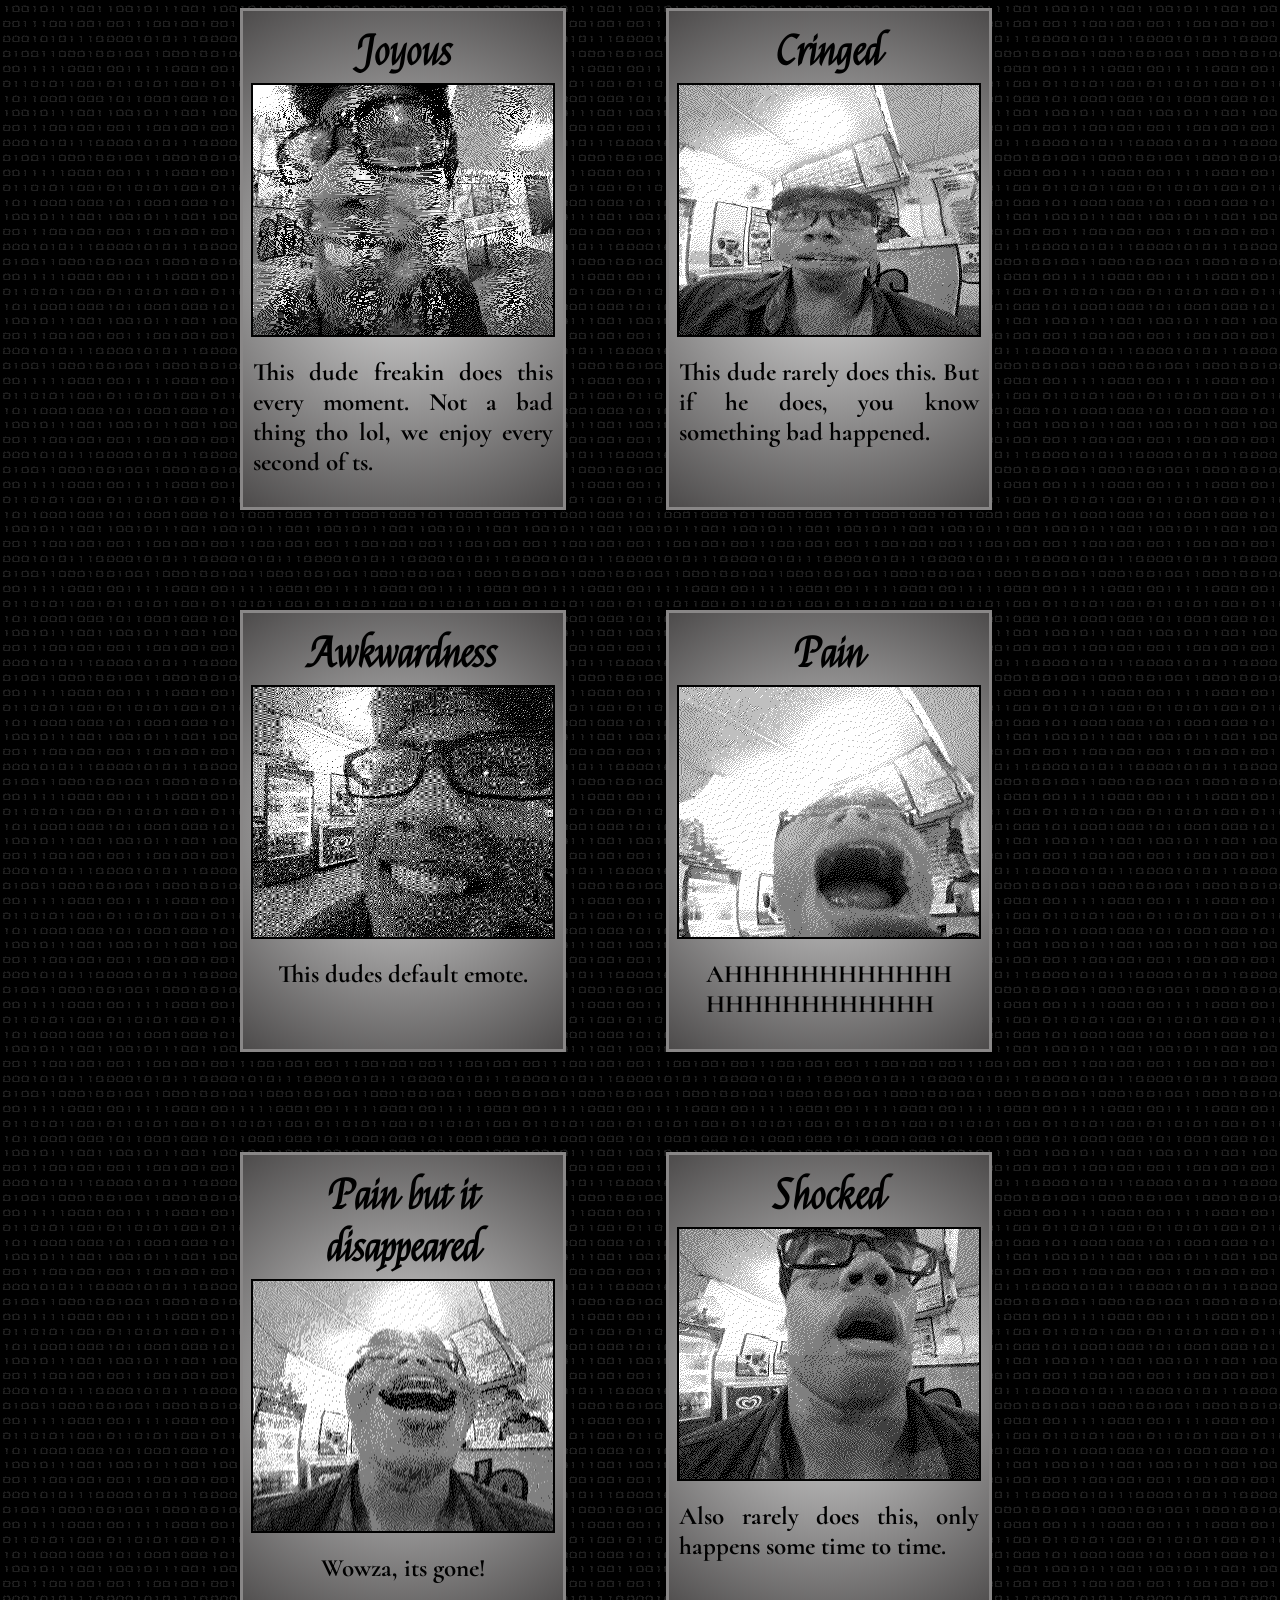
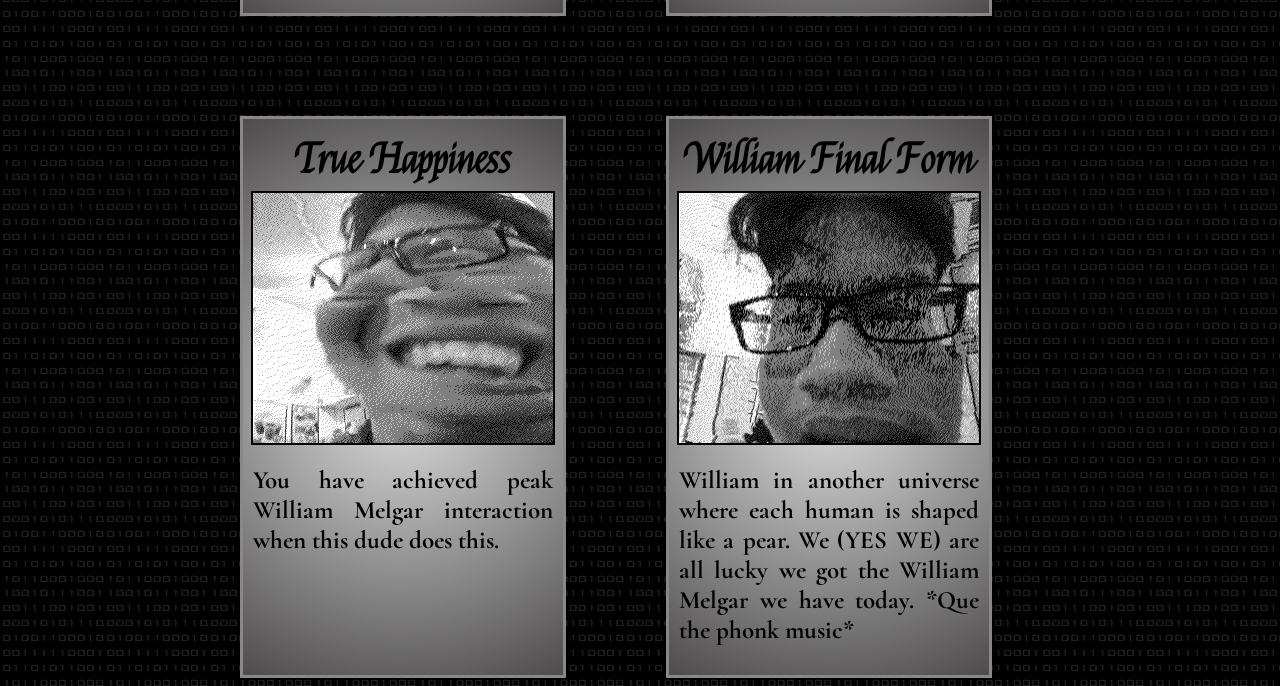
==== emotions.html @ 658bfb38 "Add emotions.html file" ====
<!DOCTYPE html>
<html lang="en">

<head>
    <meta charset="UTF-8">
    <meta name="viewport" content="width=device-width, initial-scale=1.0">
    <link rel="stylesheet" href="style.css">
    <title>Emotions</title>
    <link rel="preconnect" href="https://fonts.googleapis.com">
    <link rel="preconnect" href="https://fonts.gstatic.com" crossorigin>

    <!--Fonts-->
    <link
        href="https://fonts.googleapis.com/css2?family=Cormorant:ital,wght@0,300..700;1,300..700&family=Felipa&display=swap"
        rel="stylesheet">
</head>

<body class="emotions">
    <div class="emotions-wrap">
        <section class="joyous">
            <h2>Joyous</h2>
            <img src="images/Joyous.png">
            <p>This dude freakin does this every moment. Not a bad thing tho lol, we enjoy every second of ts.</p>
        </section>
        <section class="cringed">
            <h2>Cringed</h2>
            <img src="images/Cringed.png">
            <p>This dude rarely does this. But if he does, you know something bad happened.</p>
        </section>
        <section class="awkwardness">
            <h2>Awkwardness</h2>
            <img src="images/Awkwardness.png">
            <p>This dudes default emote.</p>
        </section>
        <section class="pain">
            <h2>Pain</h2>
            <img src="images/Pain.png">
            <p>AHHHHHHHHHHHH<br>HHHHHHHHHHHH</p>
        </section>
        <section class="pain-but-it-disappeared">
            <h2>Pain but it disappeared</h2>
            <img src="images/Pain-but-it-disappeared.png">
            <p>Wowza, its gone!</p>
        </section>
        <section class="shocked">
            <h2>Shocked</h2>
            <img src="images/Shocked.png">
            <p>Also rarely does this, only happens some time to time.</p>
        </section>
        <section class="true-happiness">
            <h2>True Happiness</h2>
            <img src="images/True-Happiness.png">
            <p>You have achieved peak William Melgar interaction when this dude does this.</p>
        </section>
        <section class="william-final-form">
            <h2>William Final Form</h2>
            <img src="images/William-Final-Form.png">
            <p>William in another universe where each human is shaped like a pear. We (YES WE) are all lucky we got the
                William Melgar we have today. *Que the phonk music*</p>
        </section>
    </div>
</body>
<script src="script.js"></script>

</html>
---- style.css ----
/*Body*/
.emotions,
.landing {
    display: flex;
    align-items: center;
    justify-content: center;
    background-image: url(images/num.gif);
}

.landing {
    text-align: center;
}

.landing h1 {
    font-family: "Felipa";
    margin: 0;
}


/*Grey Container*/
section {
    display: flex;
    flex-direction: column;
    align-items: center;
    background: #e0e0e0;
    background: radial-gradient(circle, rgba(224, 224, 224, 1) 0%, rgba(77, 75, 75, 1) 100%);
    padding: 10px;
    align-self: stretch;
    max-width: 300px;
    border: 3px solid rgb(137, 135, 135);
    transition: transform 0.2s;
}

/*Landing Page*/
.landing-section {
    margin-top: 260px;
}

a img {
    margin-top: 10px;
    display: block;
    width: 90px;
    height: 30px
}





/*Emotions Page*/
.emotions-wrap {
    display: flex;
    flex-direction: column;
    align-items: center;
    gap: 100px;
    width: 100%;
    max-width: 300px;
}



.emotions-wrap section:hover {
    transform: scale(1.01);
}

.emotions-wrap section:active {
    transform: scale(0.95);
}

.joyous h2,
.cringed h2,
.awkwardness h2,
.pain h2,
.pain-but-it-disappeared h2,
.shocked h2,
.true-happiness h2,
.william-final-form h2 {
    font-size: 40px;
    font-family: "Felipa";
    text-align: center;
    margin: 5px;
}

.joyous p,
.cringed p,
.awkwardness p,
.pain p,
.pain-but-it-disappeared p,
.shocked p,
.true-happiness p,
.william-final-form p {
    font-size: 25px;
    font-weight: 700;
    font-family: "Cormorant";
    margin-block: 20px;
    text-align: justify;
}

img {
    width: 100%;
    height: 250px;
    object-fit: cover;
    border: 2px solid black;
}

@media (min-width: 800px) {
    .emotions-wrap {
        flex-direction: row;
        flex-wrap: wrap;
        max-width: 800px;
    }

    section {
        width: 300px;
    }
}
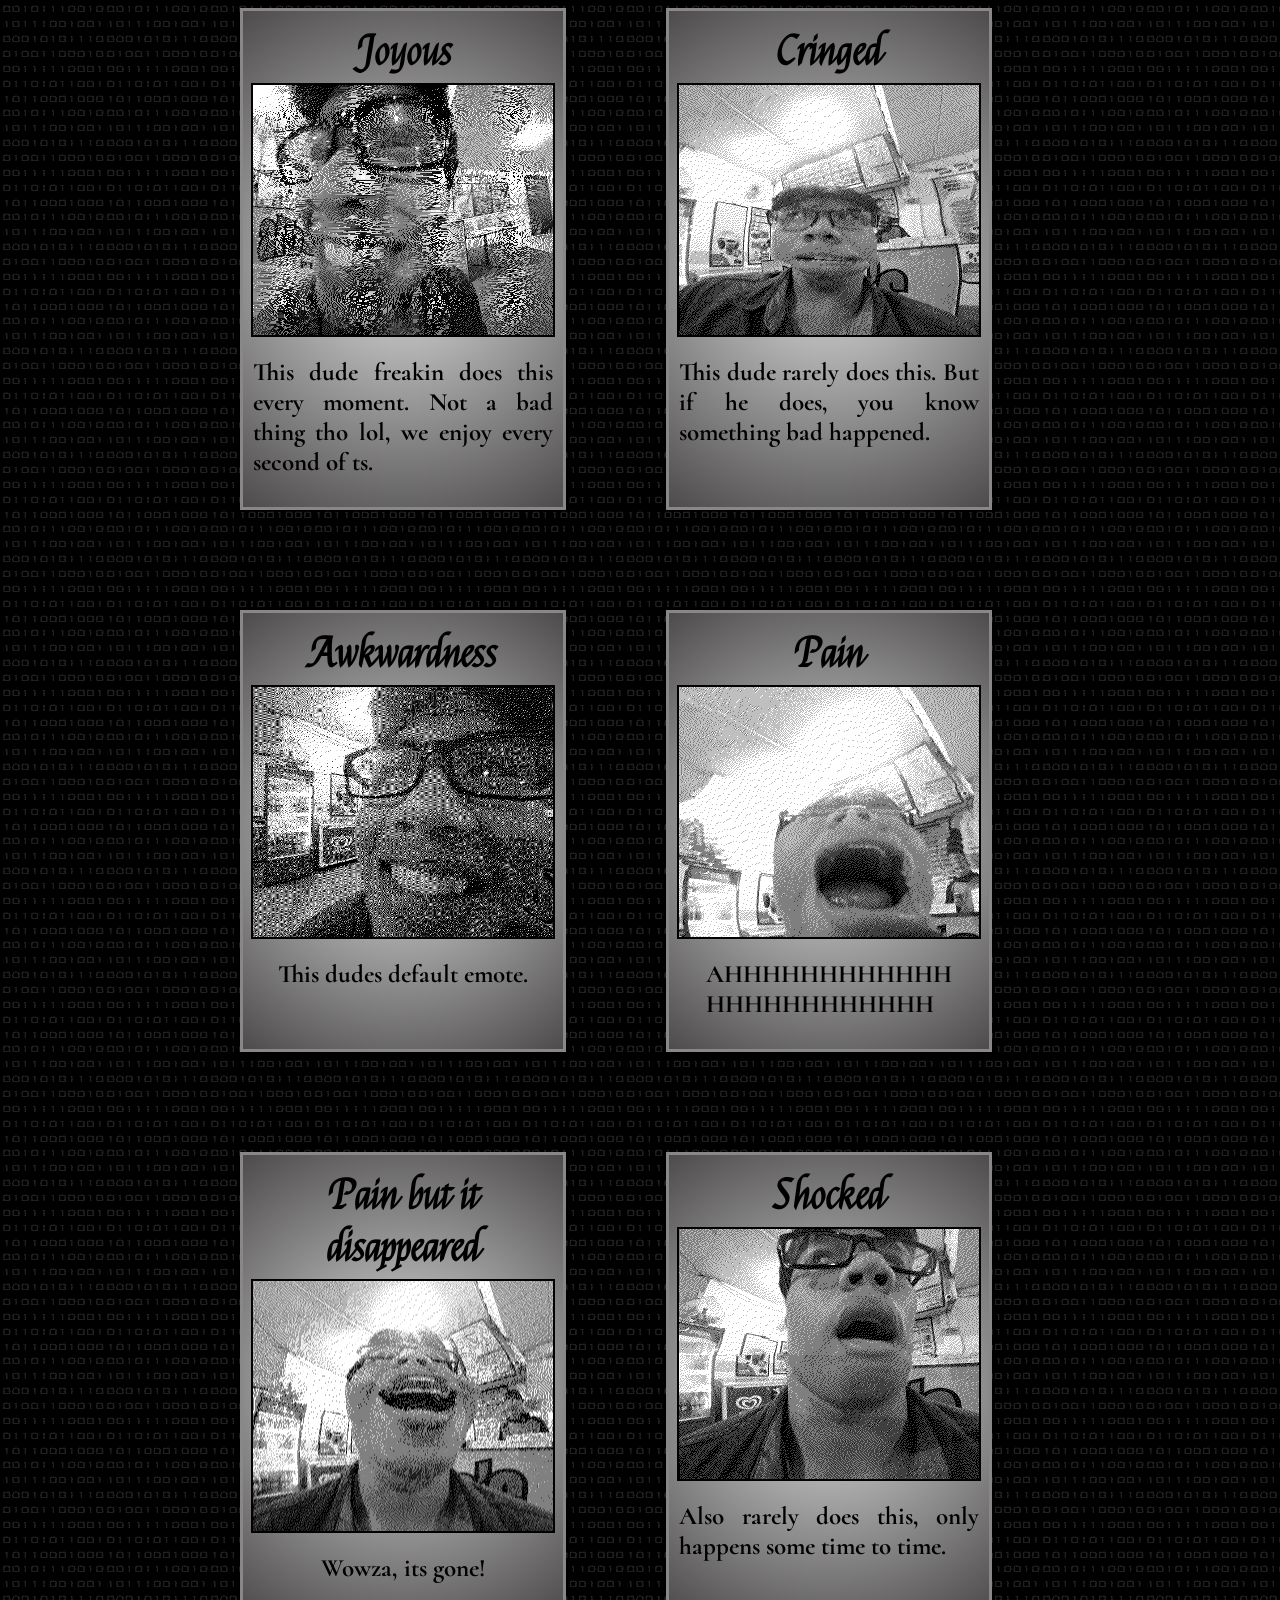
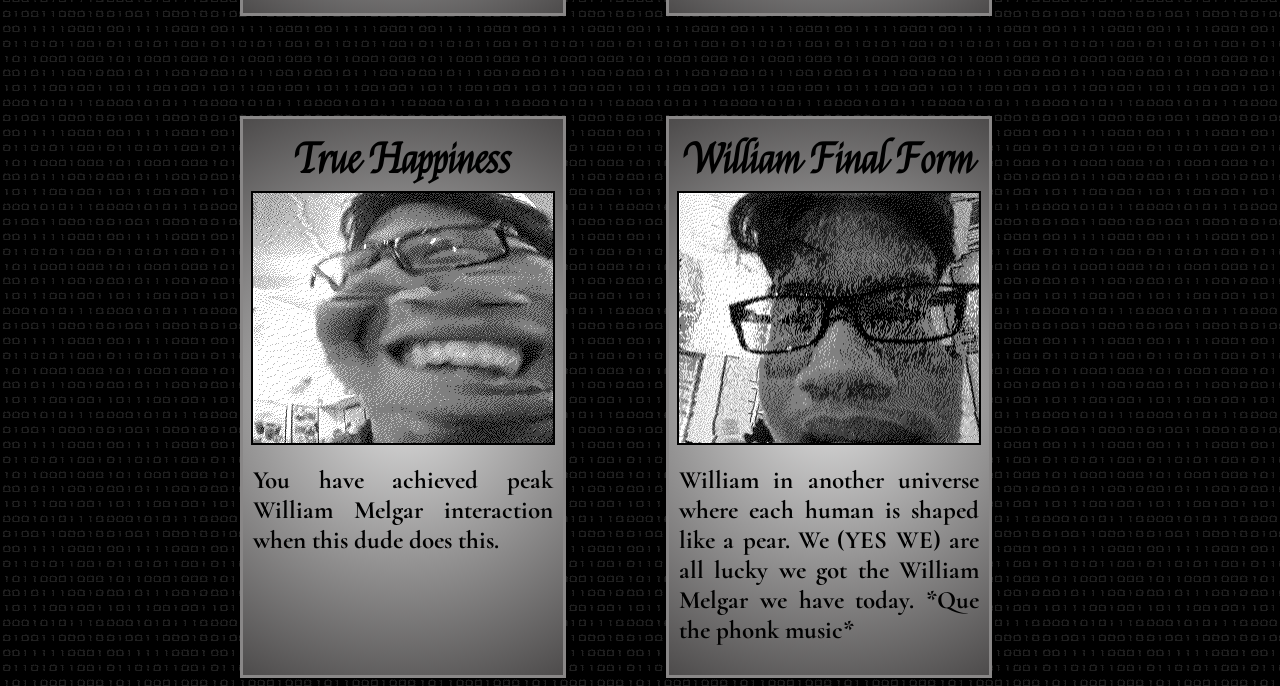
==== commit aa10f862: "Add favicon link to emotions.html Added a favicon link to the head section of the HTML." ====
--- a/emotions.html
+++ b/emotions.html
@@ -5,6 +5,7 @@
     <meta charset="UTF-8">
     <meta name="viewport" content="width=device-width, initial-scale=1.0">
     <link rel="stylesheet" href="style.css">
+    <link rel="icon" href="images/dog.gif">
     <title>Emotions</title>
     <link rel="preconnect" href="https://fonts.googleapis.com">
     <link rel="preconnect" href="https://fonts.gstatic.com" crossorigin>
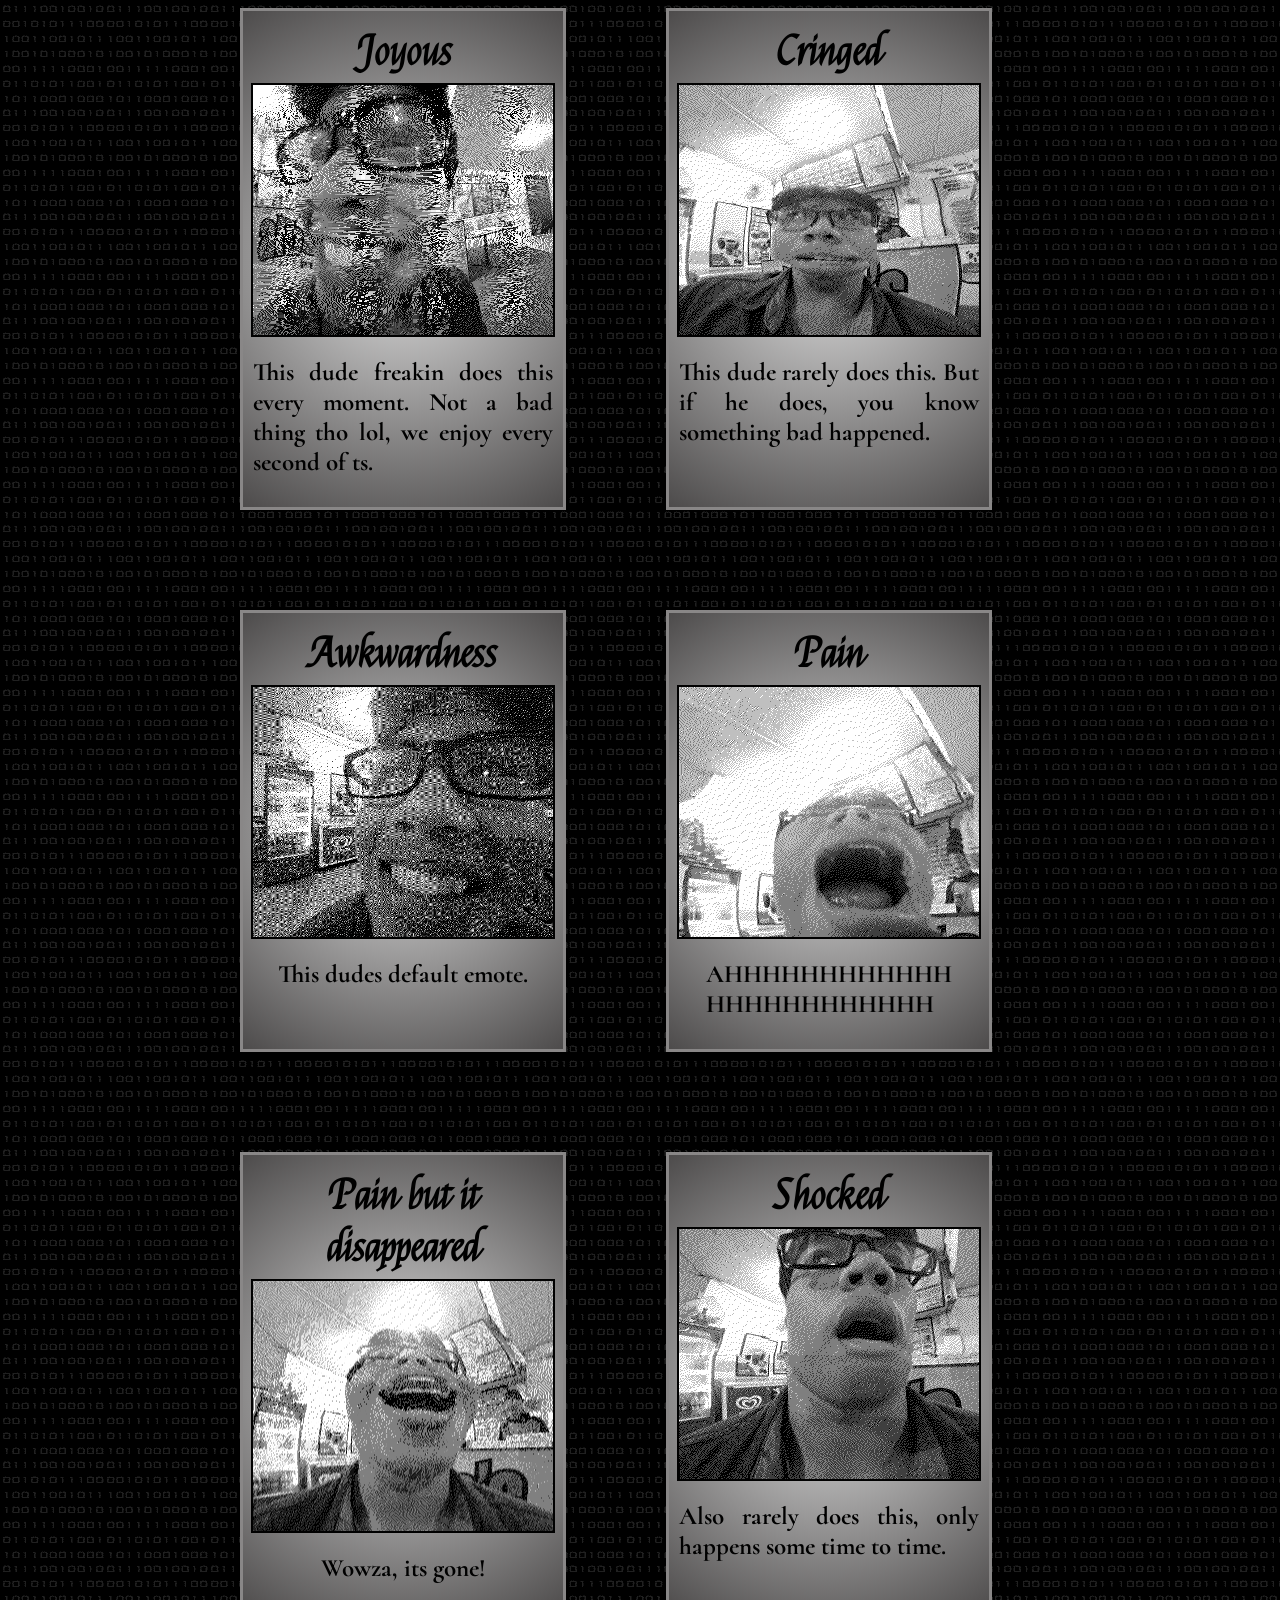
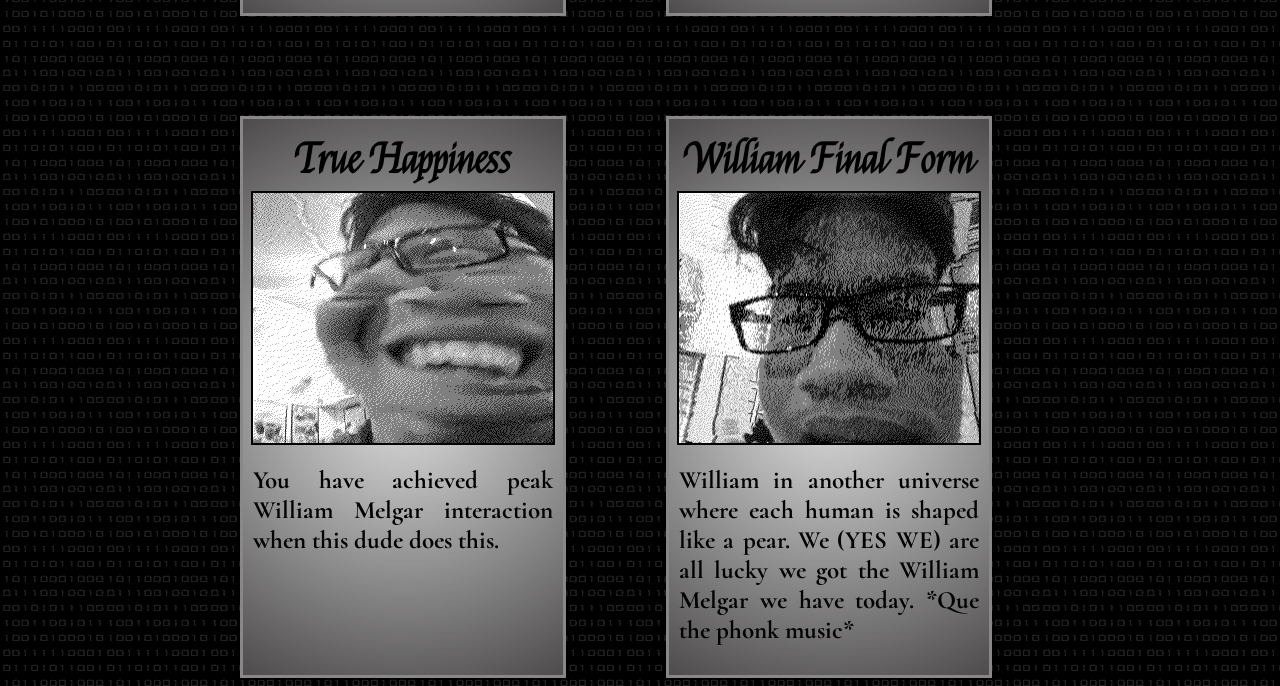
==== commit 66101be5: "Update emotions.html" ====
--- a/emotions.html
+++ b/emotions.html
@@ -20,42 +20,42 @@
     <div class="emotions-wrap">
         <section class="joyous">
             <h2>Joyous</h2>
-            <img src="images/Joyous.png">
+            <img src="images/Joyous.png" alt="William-Melgars-Joyous-Face">
             <p>This dude freakin does this every moment. Not a bad thing tho lol, we enjoy every second of ts.</p>
         </section>
         <section class="cringed">
             <h2>Cringed</h2>
-            <img src="images/Cringed.png">
+            <img src="images/Cringed.png" alt="William-Melgars-Cringed-Face">
             <p>This dude rarely does this. But if he does, you know something bad happened.</p>
         </section>
         <section class="awkwardness">
             <h2>Awkwardness</h2>
-            <img src="images/Awkwardness.png">
+            <img src="images/Awkwardness.png" alt="William-Melgars-Awkwardness-Face">
             <p>This dudes default emote.</p>
         </section>
         <section class="pain">
             <h2>Pain</h2>
-            <img src="images/Pain.png">
+            <img src="images/Pain.png" alt="William-Melgars-Pain-Face">
             <p>AHHHHHHHHHHHH<br>HHHHHHHHHHHH</p>
         </section>
         <section class="pain-but-it-disappeared">
             <h2>Pain but it disappeared</h2>
-            <img src="images/Pain-but-it-disappeared.png">
+            <img src="images/Pain-but-it-disappeared.png" alt="William-Melgars-Pain-But-It-Disappeared-Face">
             <p>Wowza, its gone!</p>
         </section>
         <section class="shocked">
             <h2>Shocked</h2>
-            <img src="images/Shocked.png">
+            <img src="images/Shocked.png" alt="William-Melgars-Shocked-Face">
             <p>Also rarely does this, only happens some time to time.</p>
         </section>
         <section class="true-happiness">
             <h2>True Happiness</h2>
-            <img src="images/True-Happiness.png">
+            <img src="images/True-Happiness.png" alt="William-Melgars-True-Happiness-Face">
             <p>You have achieved peak William Melgar interaction when this dude does this.</p>
         </section>
         <section class="william-final-form">
             <h2>William Final Form</h2>
-            <img src="images/William-Final-Form.png">
+            <img src="images/William-Final-Form.png" alt="William-Melgars-Final-Form-Face">
             <p>William in another universe where each human is shaped like a pear. We (YES WE) are all lucky we got the
                 William Melgar we have today. *Que the phonk music*</p>
         </section>
